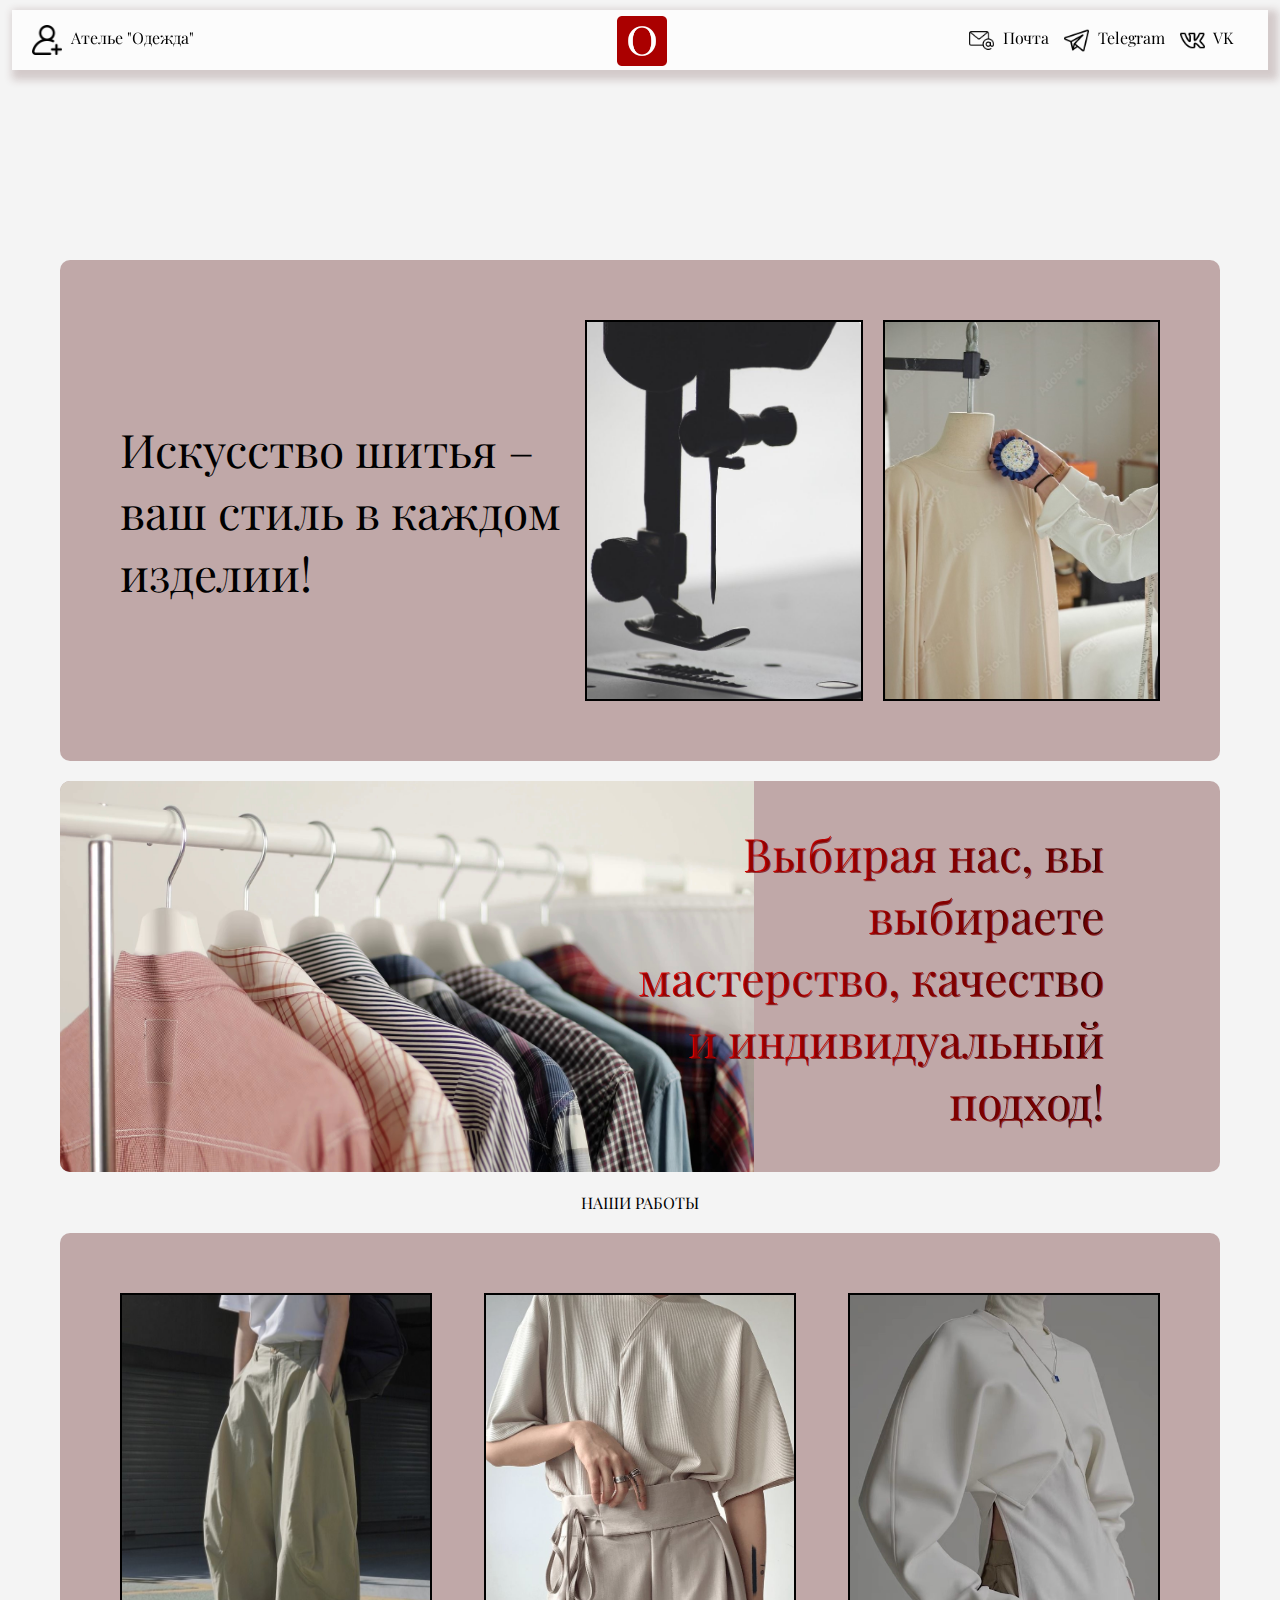
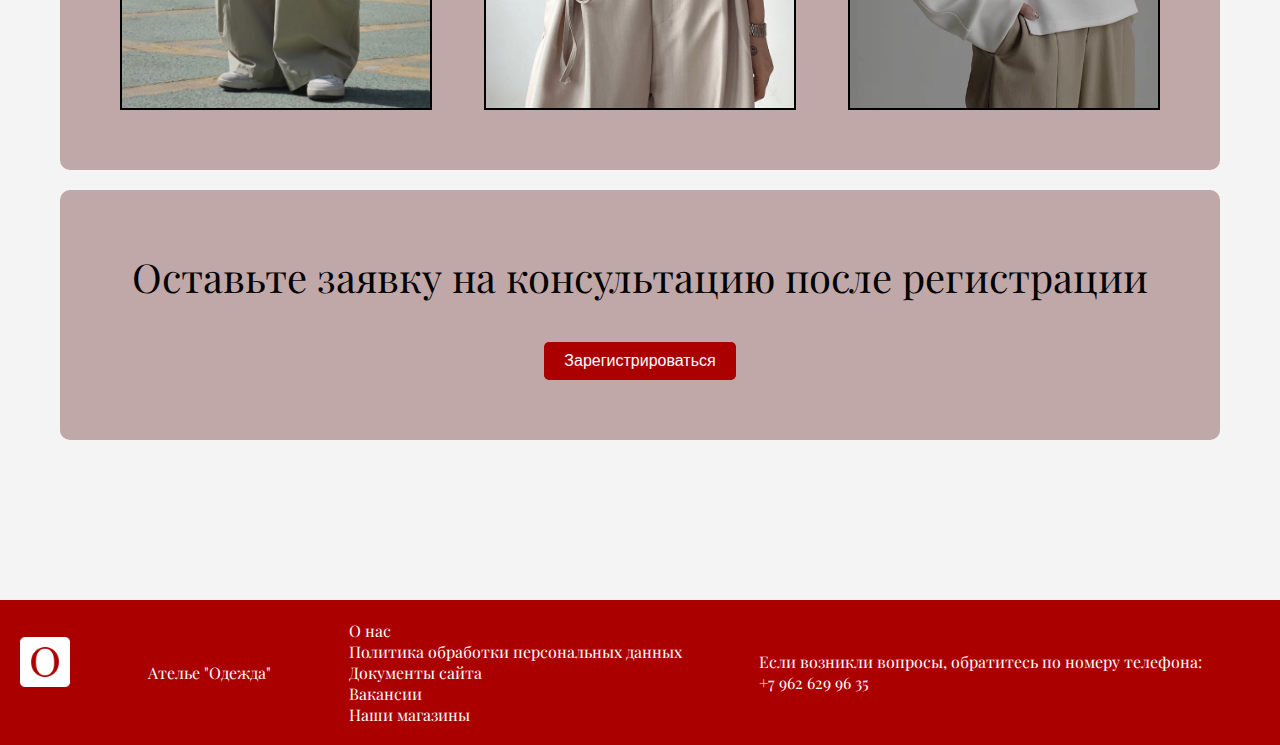
==== main_page.html @ e21b7f71 "style(main_page): style main" ====
<!DOCTYPE html>
<html lang="ru">

<head>
    <meta charset="UTF-8">
    <meta name="viewport" content="width=device-width, initial-scale=1.0">
    <title>Ателье "Одежда"</title>
    <link rel="stylesheet" href="main_css.css">
    <link rel="preconnect" href="https://fonts.googleapis.com">
    <link rel="preconnect" href="https://fonts.gstatic.com" crossorigin>
    <link
        href="https://fonts.googleapis.com/css2?family=Edu+AU+VIC+WA+NT+Arrows:wght@400..700&family=Merriweather:ital,wght@0,300;0,400;0,700;0,900;1,300;1,400;1,700;1,900&family=Playfair+Display:ital,wght@0,400..900;1,400..900&family=Raleway:ital,wght@0,100..900;1,100..900&family=Roboto:ital,wght@0,100..900;1,100..900&display=swap"
        rel="stylesheet">
    <link rel="apple-touch-icon" sizes="180x180" href="png/apple-touch-icon.png">
    <link rel="icon" type="image/png" sizes="32x32" href="png/favicon-32x32.png">
    <link rel="icon" type="image/png" sizes="16x16" href="png/favicon-16x16.png">
    <link rel="manifest" href="/site.webmanifest">
</head>

<body>
    <nav class="navbar">
        <a href="signin.html" class="signin" target="_blank">
            <img src="png/user.png" alt="user">
            Ателье "Одежда"
        </a>
        <div class="icon">
            <img src="png/android-chrome-192x192.png" alt="icon192">
        </div>

        <ul class="social">
            <li><a href="mailto:daramineeva345@gmail.com" target="_blank">
                    <div class="email">
                        <img src="png/email.png" alt="email">
                        Почта
                    </div>
                </a></li>
            <li><a href="https://t.me/Selmeshki" target="_blank">
                    <div class="tg">
                        <img src="png/tg.png" alt="tg">
                        Telegram
                    </div>
                </a></li>
            <li><a href="https://vk.com/selmeshkad" target="_blank">
                    <div class="vk">
                        <img src="png/vk.png" alt="vk">
                        VK
                    </div>
                </a></li>
        </ul>
    </nav>
    <main>

        <div class="container-main">

            <div class="frame-one">
                <div class="text">
                    <p>Искусство шитья – ваш стиль в каждом изделии!</p>
                </div>
                <div class="images">
                    <img src="png/slot.png" alt="slot" class="one">
                    <img src="png/slot2.jpg" alt="slot2" class="two">
                </div>
            </div>

            <div class="frame-two">
                <div class="image-back"><img src="png/banner.jpg" alt="banner"></div>
                <div class="text-container">
                    <p>Выбирая нас, вы <br> выбираете <br> мастерство, качество <br> и индивидуальный <br> подход!</span></p>
                </div>
            </div>

            <p>НАШИ РАБОТЫ</p>

            <div class="frame-three">
                <img attr="primer1" src="png/rimer1.jpg" alt="1">
                <div class="overlay"><span>Штаны из хлопка</span></div>
                <img attr="primer2" src="png/rimer2.jpg" alt="2">
                <img attr="primer3" src="png/rimer3.jpg" alt="3">
            </div>

            <div class="ostavte-zayavku">
                <p>Оставьте заявку на консультацию после регистрации</p>
                <form action="signin.html" method="post">
                    <button>Зарегистрироваться</button>
                </form>
            </div>

        </div>

    </main>

    <footer>
        <div class="footer-elements-top-20px">

            <div class="icon-container"></div>
            <p>Ателье "Одежда"</p>
            <div class="information-list">
                <ul>
                    <li><a href="#">О нас</a></li>
                    <li><a href="#">Политика обработки персональных данных</a></li>
                    <li><a href="#">Документы сайта</a></li>
                    <li><a href="#">Вакансии</a></li>
                    <li><a href="#">Наши магазины</a></li>
                </ul>
            </div>
            <div class="telephone">
                <p>Если возникли вопросы, обратитесь по номеру телефона:</p>
                <a href="tel:+79626299635">+7 962 629 96 35</a>
            </div>
        </div>
    </footer>
</body>

</html>
---- main_css.css ----
/* Общая часть */
* {
    margin: 0;
    padding: 0;
    box-sizing: border-box;
}

body,
html {
    height: 100%;
}


body {
    font-family: "Playfair Display", sans-serif;
    background-color: #f4f4f4;
}

/* Шапка */
.navbar {
    margin: 0 auto;
    padding: 0 20px;
    display: flex;
    align-items: center;
    background-color: #fcfcfc;
    color: rgb(0, 0, 0);
    height: 60px;
    position: fixed;
    top: 0;
    left: 12px;
    right: 12px;
    z-index: 999;
    box-shadow: 5px 5px 8px 5px rgba(80, 34, 34, 0.2);
    transform: translateY(10px);
}

nav a {
    color: rgb(0, 0, 0);
    text-decoration: none;
}

nav a:hover {
    color: #AA0000;
    text-decoration: none;
}

.signin img {
    vertical-align: middle;
    margin-right: 5px;
    width: 30px;
}

nav .icon {
    flex-grow: 1;
    text-align: center;
    align-self: flex-end;
    position: relative;
    left: 60px;
}

.icon img {
    width: 50px;
}

.social {
    list-style-type: none;
    display: flex;
    flex-direction: row;
}

.social li {
    margin-right: 15px;
}

.social div {
    display: inline-block;
}

.social img {
    vertical-align: middle;
    margin-right: 5px;
    width: 25px;
}

/* Основной контент */
main {
    flex-grow: 1;
    padding-top: 200px;
    text-align: center;
    padding-bottom: 100px;
}

.container-main {
    display: grid;
    grid-auto-flow: row;
    gap: 20px;
    padding: 60px;
    box-sizing: border-box;
    max-width: 100vw;
    margin: 0 auto;
}

.frame-one,
.frame-three,
.ostavte-zayavku {
    background-color: #4e00004f;
    display: flex;
    flex-wrap: nowrap;
    justify-content: space-around;
    align-items: center;
    padding: 60px;
    border-radius: 10px;
}

/* 1 фрейм основного контента */
.frame-one .text {
    position: relative;
    left: 0%;
    text-align: left;
    font-size: 46px;
}

.one,
.two {
    width: 50%;
    object-fit: cover;
    border: 2px solid #000000;
}

.images {
    display: flex;
    justify-content: flex-end;
    align-items: center;
    gap: 20px;
}

/* 2 фрейм основного контента */
.frame-two {
    display: flex;
    height: auto;
    background-color: #4e00004f;
    border-radius: 10px;
    justify-content: center;
    align-items: center;
}

.image-back {
    flex: 1;
    display: flex;
    justify-content: center;
    align-items: center;
}

.image-back img {
    width: 100%;
    height: auto;
    display: block;
}

.frame-two img {
    border-top-left-radius: 10px;
    border-bottom-left-radius: 10px;
}

.text-container {
    position: relative;
    left: -10%;
    text-align: right;
    font-size: 46px;
    background-image: linear-gradient(to left, #300303, #B50101, #dd0707);
    color: transparent;
    background-clip: text;
    -webkit-background-clip: text;
}

.text-container p {
    text-shadow: 1px 1px #7e0000b9;
}

/* 3 фрейм основного контента */
.frame-three {
    display: flex;
    justify-content: space-between;
}

.frame-three img {
    height: 100%;
    width: 30%;
    object-fit: cover;
    border: 2px solid #000000;
    transition: filter 0.3s ease; 
}

.overlay {
    position: absolute;
    background-color: rgba(0, 0, 0, 0.7); /* Затемнение */
    opacity: 0; /* Изначально невидимо */
    transition: opacity 0.3s ease; /* Анимация появления */
    display: flex;
    justify-content: center;
    align-items: center;
    color: white;
    font-size: 24px;
    text-align: center;
}

.overlay span {
    padding: 5px; /* Дополнительные отступы для текста */
}

[attr="primer1"]:hover {
    filter: brightness(50%);
}

[attr="primer1"]:hover .overlay {
    opacity: 1;
}


/* 4 фрейм основного контента */
.ostavte-zayavku {
    font-size: 40px;
    display: grid;
    gap: 20px;
    justify-content: center;
}
.ostavte-zayavku button {
    background-color: #AA0000;
    border: none;
    color: white;
    padding: 10px 20px;
    text-align: center;
    text-decoration: none;
    display: inline-block;
    font-size: 16px;
    cursor: pointer;
    border-radius: 5px;
    transition: all 0.3s ease;
}

.ostavte-zayavku button:hover {
    background-color: #ffffff;
    color: rgb(0, 0, 0);
}

/* Подвал */
footer {
    color: #ffffff;
    background-color: #AA0000;
}

.icon-container {
    width: 70px;
    height: 70px;
    background-size: contain;
    background-repeat: no-repeat;
    background-position: center;
}

.icon-container {
    width: 70px;
    height: 70px;
    padding-left: 20px;
    padding-bottom: 20px;
    background-size: contain;
    background-repeat: no-repeat;
    background-position: center;
    cursor: pointer;
}

.icon-container::before {
    content: "";
    display: block;
    width: 100%;
    height: 100%;
    background-image: url("png/white-icon-512x512.png");
    background-size: contain;
    background-repeat: no-repeat;
    background-position: center;
    transition: opacity 0.3s ease-in-out;
}

.icon-container:hover::before {
    opacity: 0;
}

.icon-container:hover::after {
    content: "";
    display: block;
    width: 100%;
    height: 100%;
    background-image: url("png/apple-touch-icon.png");
    background-size: contain;
    background-repeat: no-repeat;
    background-position: center;
    transition: opacity 0.3s ease-in-out;
}

footer li {
    list-style: none;
}

footer a {
    text-decoration: none;
    color: #ffffff;
}

footer a:hover {
    color: #000000;
    transition-property: color;
    transition-duration: .3s;
}

.footer-elements-top-20px {
    padding-top: 20px;
    padding-bottom: 20px;
    display: grid;
    grid-template-columns: auto auto auto;
    align-items: center;
    grid-auto-flow: column;
}
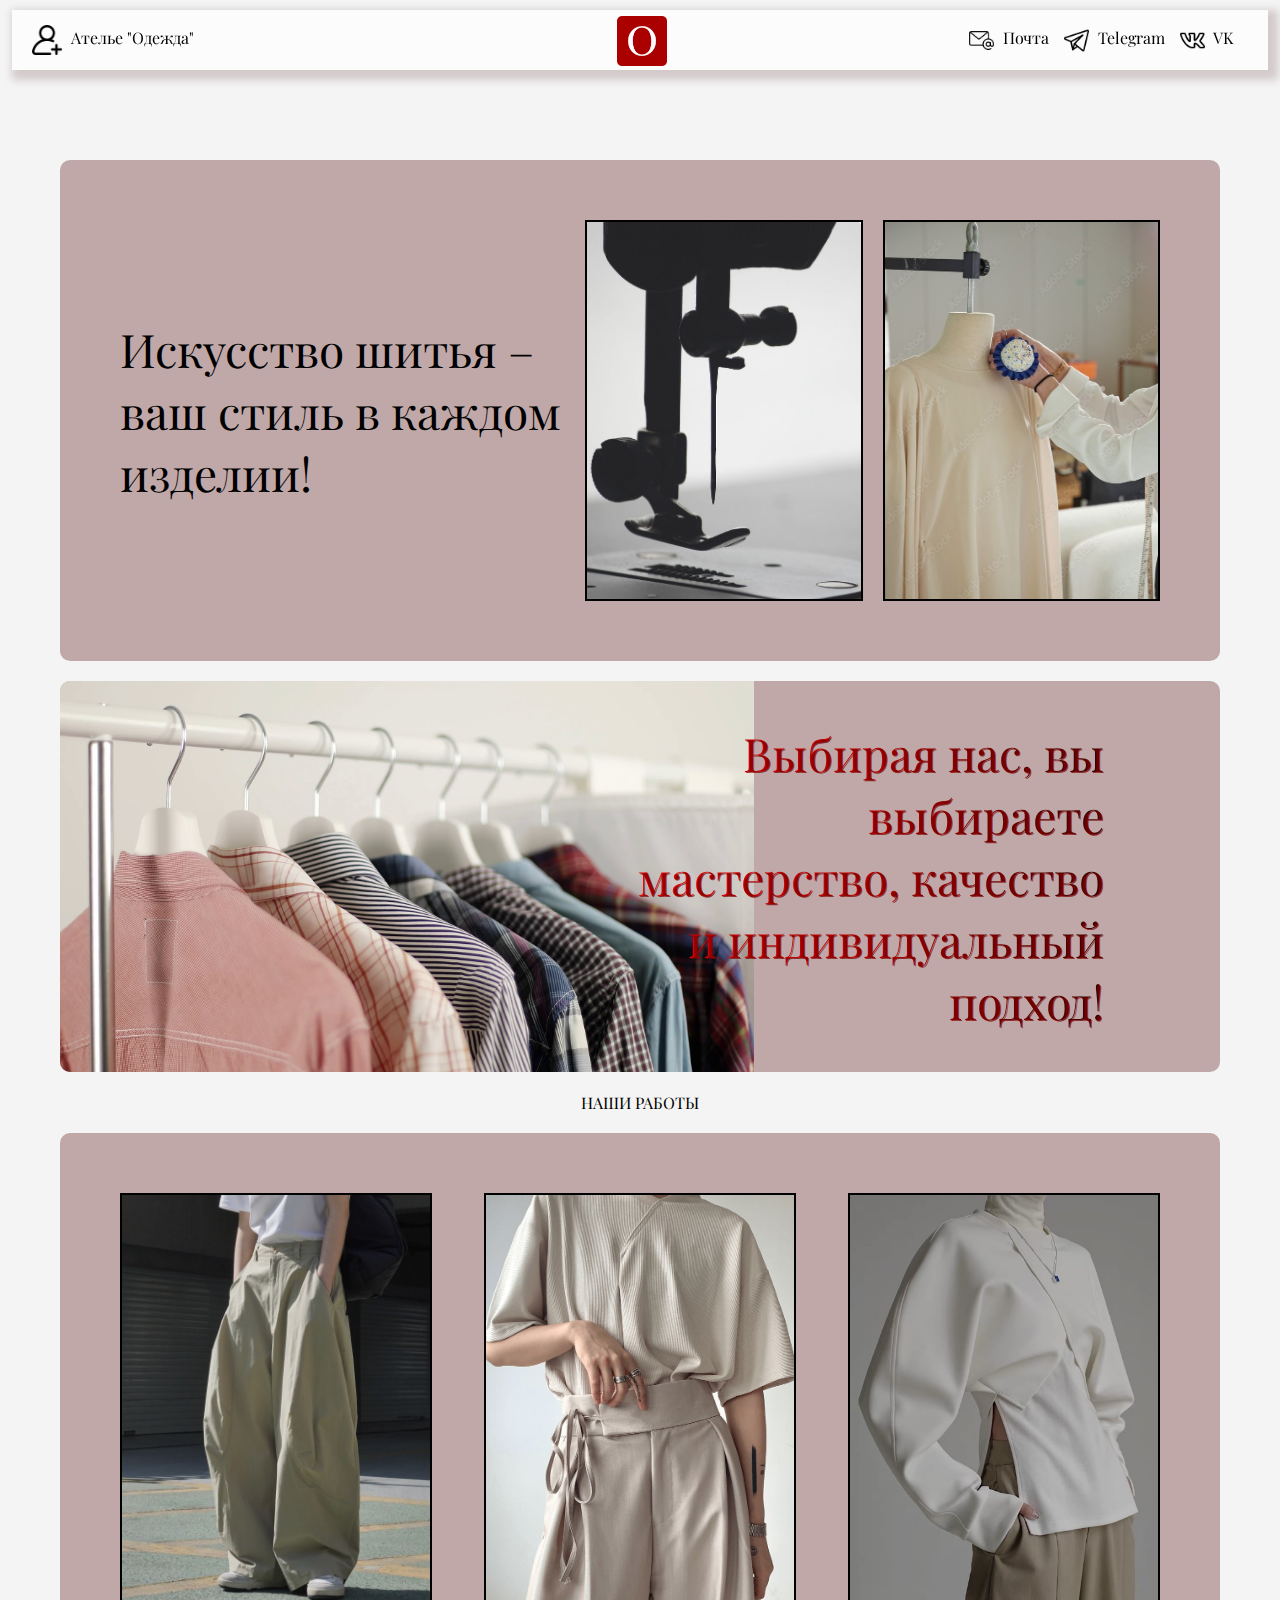
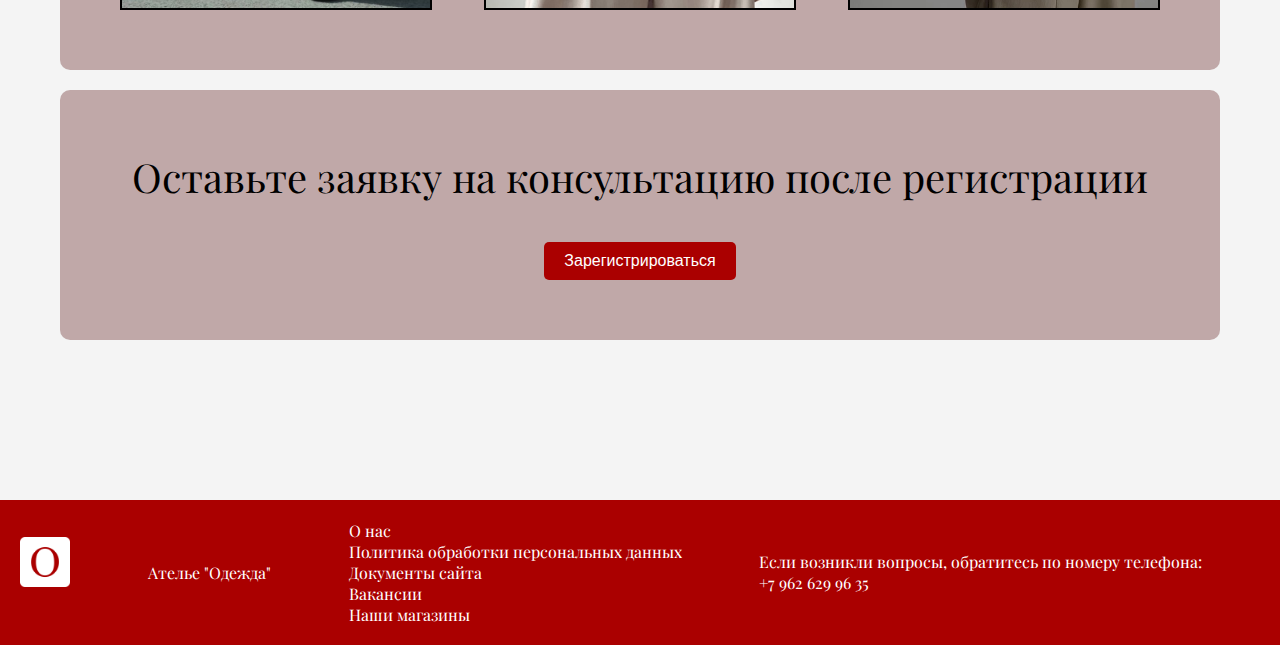
==== commit 5b834d8f: "style(media): add" ====
--- a/main_page.html
+++ b/main_page.html
@@ -65,7 +65,8 @@
             <div class="frame-two">
                 <div class="image-back"><img src="png/banner.jpg" alt="banner"></div>
                 <div class="text-container">
-                    <p>Выбирая нас, вы <br> выбираете <br> мастерство, качество <br> и индивидуальный <br> подход!</span></p>
+                    <p>Выбирая нас, вы <br> выбираете <br> мастерство, качество <br> и индивидуальный <br>
+                        подход!</span></p>
                 </div>
             </div>
 
@@ -73,7 +74,6 @@
 
             <div class="frame-three">
                 <img attr="primer1" src="png/rimer1.jpg" alt="1">
-                <div class="overlay"><span>Штаны из хлопка</span></div>
                 <img attr="primer2" src="png/rimer2.jpg" alt="2">
                 <img attr="primer3" src="png/rimer3.jpg" alt="3">
             </div>
--- a/main_css.css
+++ b/main_css.css
@@ -85,7 +85,7 @@
 /* Основной контент */
 main {
     flex-grow: 1;
-    padding-top: 200px;
+    padding-top: 100px;
     text-align: center;
     padding-bottom: 100px;
 }
@@ -188,34 +188,7 @@
     width: 30%;
     object-fit: cover;
     border: 2px solid #000000;
-    transition: filter 0.3s ease; 
-}
-
-.overlay {
-    position: absolute;
-    background-color: rgba(0, 0, 0, 0.7); /* Затемнение */
-    opacity: 0; /* Изначально невидимо */
-    transition: opacity 0.3s ease; /* Анимация появления */
-    display: flex;
-    justify-content: center;
-    align-items: center;
-    color: white;
-    font-size: 24px;
-    text-align: center;
-}
-
-.overlay span {
-    padding: 5px; /* Дополнительные отступы для текста */
-}
-
-[attr="primer1"]:hover {
-    filter: brightness(50%);
-}
-
-[attr="primer1"]:hover .overlay {
-    opacity: 1;
-}
-
+}
 
 /* 4 фрейм основного контента */
 .ostavte-zayavku {
@@ -224,6 +197,7 @@
     gap: 20px;
     justify-content: center;
 }
+
 .ostavte-zayavku button {
     background-color: #AA0000;
     border: none;
@@ -318,4 +292,58 @@
     grid-template-columns: auto auto auto;
     align-items: center;
     grid-auto-flow: column;
-}+}
+
+@media (max-width: 780px) {
+
+    *:not(nav) {
+        font-size: 12px;
+    }
+
+    .container-main {
+        padding: 10px;
+        justify-content: center;
+    }
+
+    .frame-three {
+        display: flex;
+        flex-direction: row;
+    }
+
+    .frame-one,
+    .frame-three,
+    .ostavte-zayavku {
+        padding: 20px;
+    }
+
+    .footer-elements-top-20px {
+        gap: 10px;
+    }
+}
+
+/* Другое устройство */
+@media (max-width: 412px) {
+    *:not(nav) {
+        font-size: 12px;
+    }
+
+    .container-main {
+        padding: 5px;
+        justify-content: center;
+    }
+
+    .frame-three {
+        display: flex;
+        flex-direction: row;
+    }
+
+    .frame-one,
+    .frame-three,
+    .ostavte-zayavku {
+        padding: 10px;
+    }
+
+    .footer-elements-top-20px {
+        gap: 10px;
+    }
+}
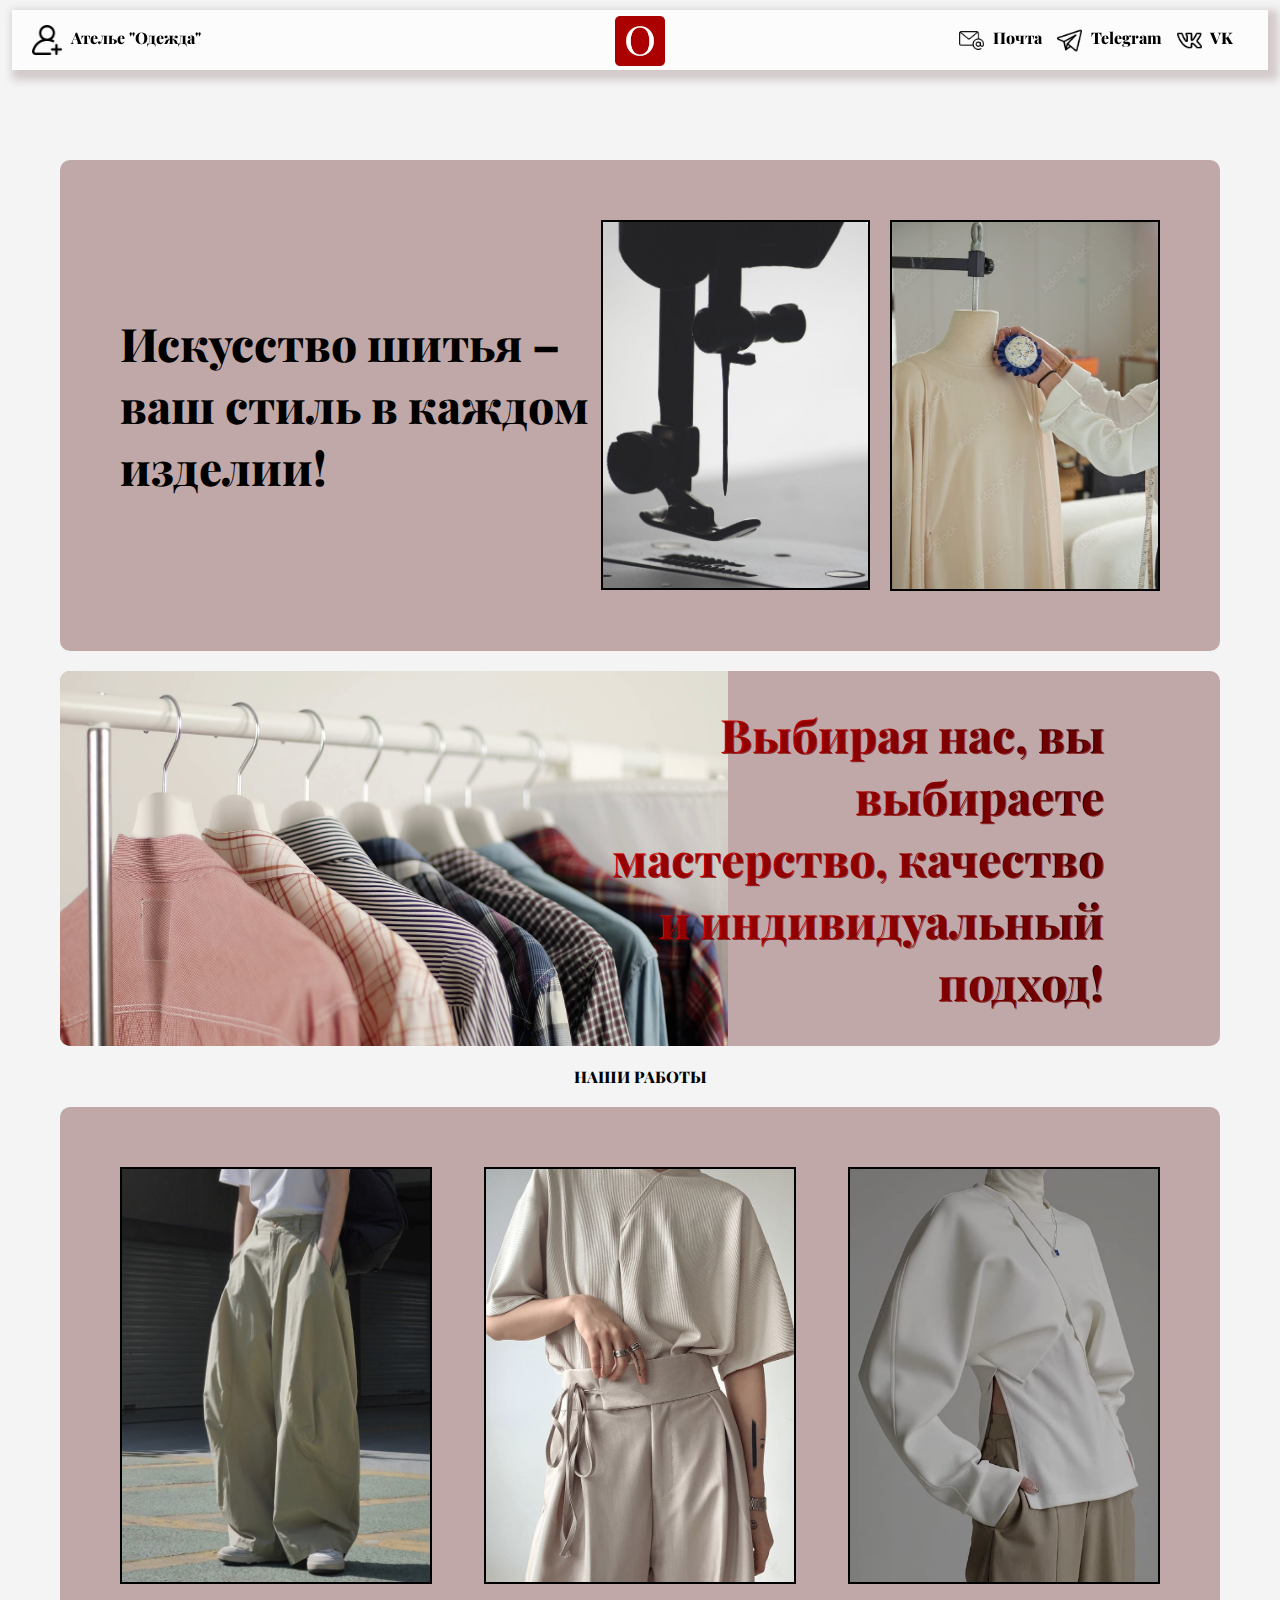
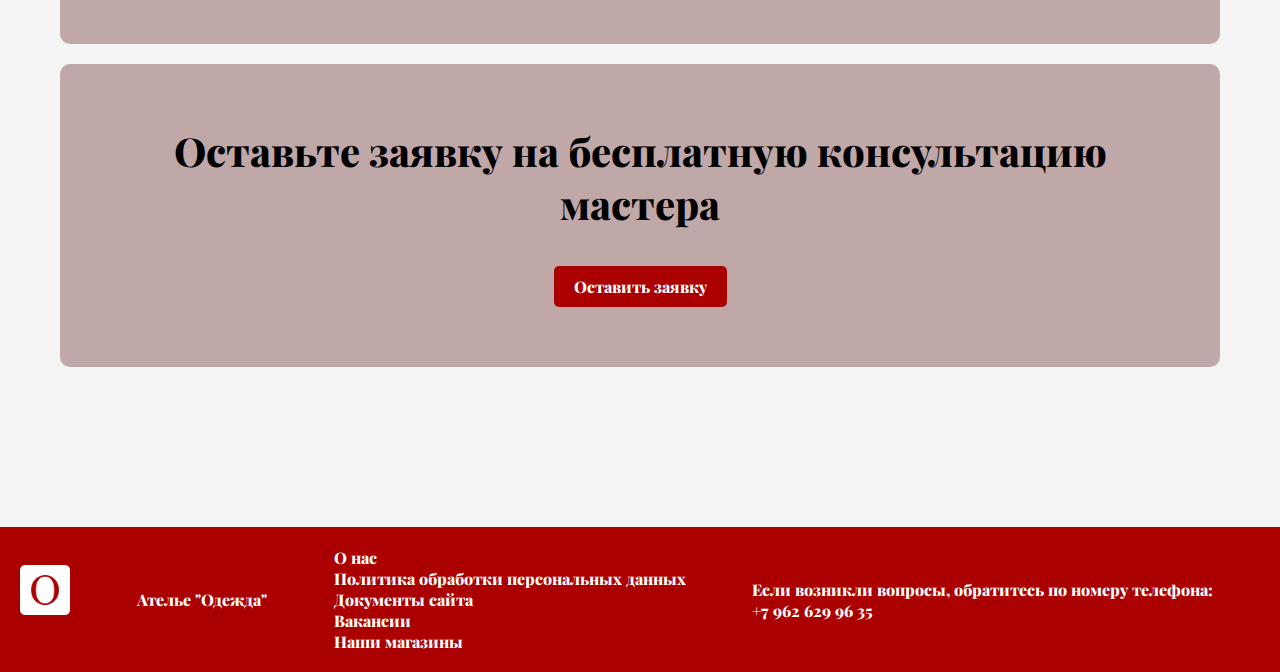
==== commit 53386daa: "refactor(nav, main): add animation, style" ====
--- a/main_page.html
+++ b/main_page.html
@@ -79,9 +79,9 @@
             </div>
 
             <div class="ostavte-zayavku">
-                <p>Оставьте заявку на консультацию после регистрации</p>
+                <p>Оставьте заявку на бесплатную консультацию мастера</p>
                 <form action="signin.html" method="post">
-                    <button>Зарегистрироваться</button>
+                    <button>Оставить заявку</button>
                 </form>
             </div>
 
--- a/main_css.css
+++ b/main_css.css
@@ -3,6 +3,8 @@
     margin: 0;
     padding: 0;
     box-sizing: border-box;
+    font-family: "Playfair Display", serif;
+    font-weight: 800;
 }
 
 body,
@@ -12,7 +14,6 @@
 
 
 body {
-    font-family: "Playfair Display", sans-serif;
     background-color: #f4f4f4;
 }
 
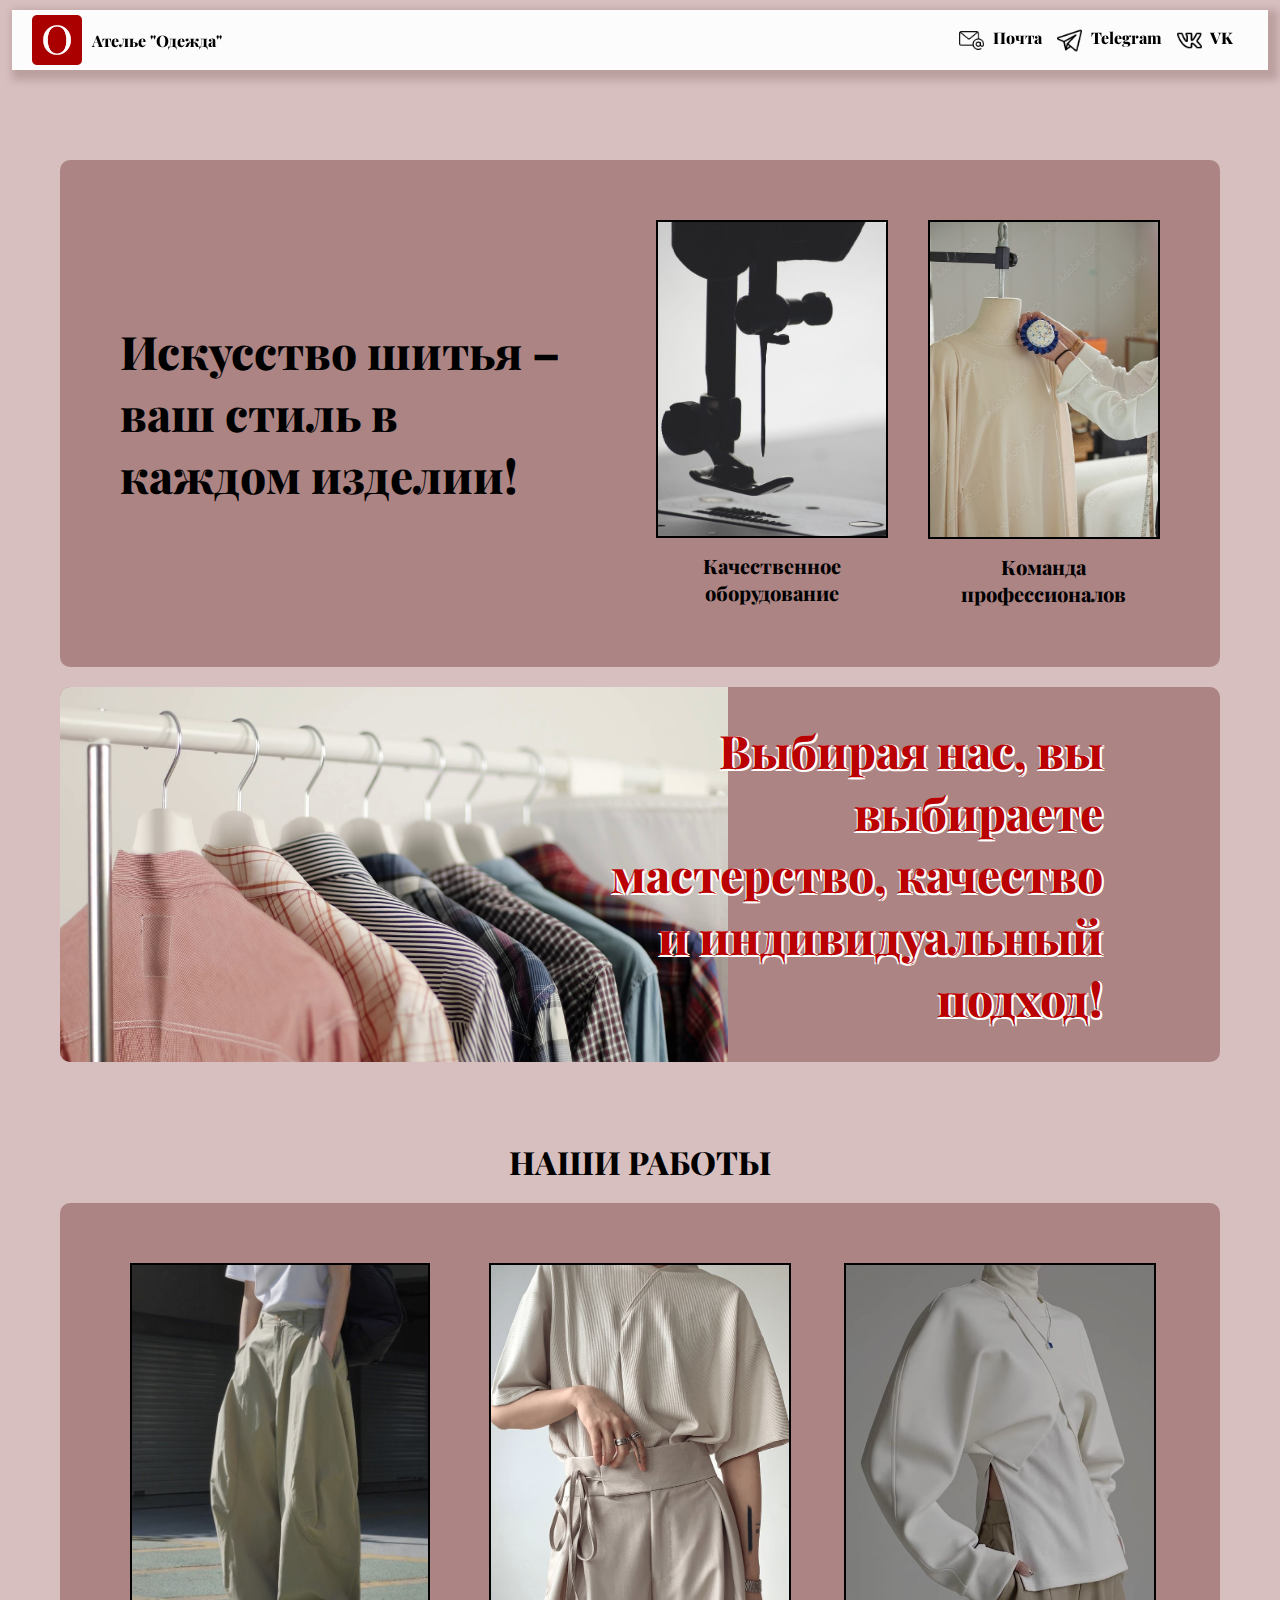
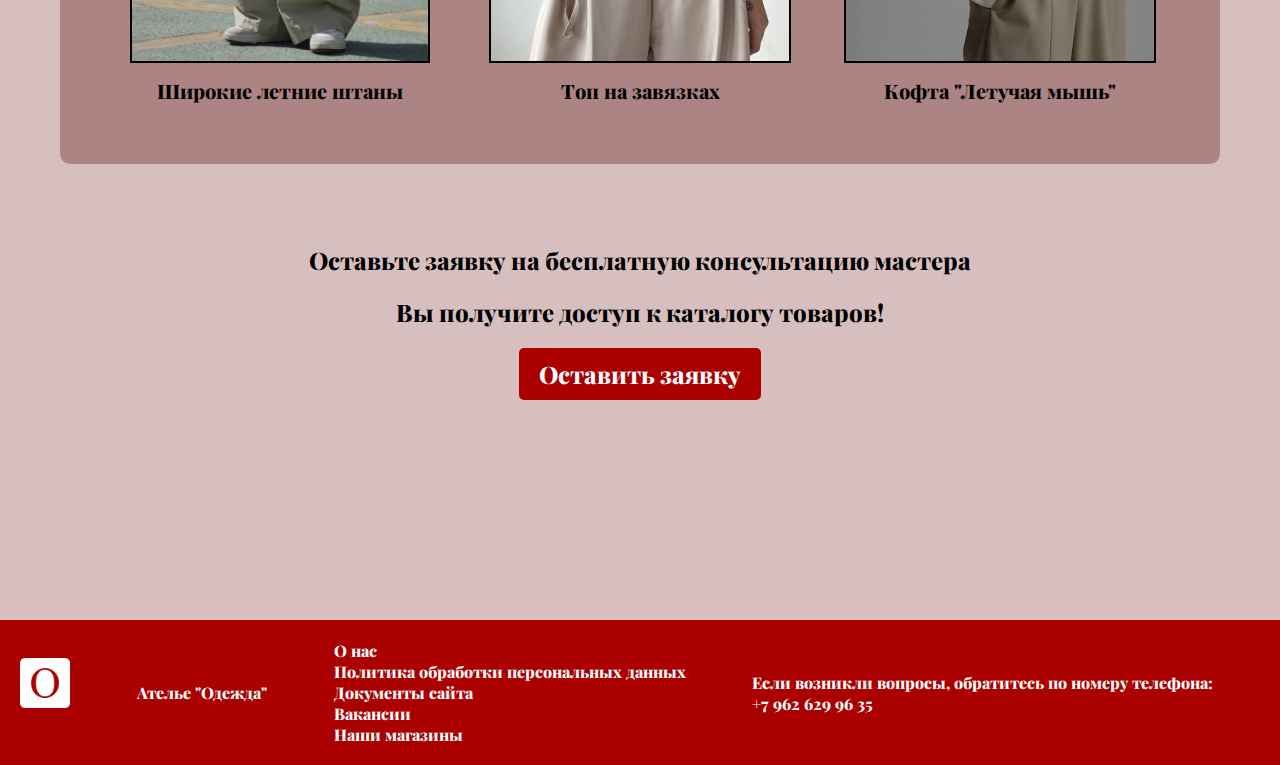
==== commit d32b63bd: "refactor(catalog): refactor style" ====
--- a/main_page.html
+++ b/main_page.html
@@ -19,14 +19,13 @@
 
 <body>
     <nav class="navbar">
-        <a href="signin.html" class="signin" target="_blank">
-            <img src="png/user.png" alt="user">
-            Ателье "Одежда"
-        </a>
         <div class="icon">
             <img src="png/android-chrome-192x192.png" alt="icon192">
+            <p>Ателье "Одежда"</p>
         </div>
 
+
+        <!-- Иконки социальных сетей -->
         <ul class="social">
             <li><a href="mailto:daramineeva345@gmail.com" target="_blank">
                     <div class="email">
@@ -48,6 +47,7 @@
                 </a></li>
         </ul>
     </nav>
+
     <main>
 
         <div class="container-main">
@@ -56,9 +56,18 @@
                 <div class="text">
                     <p>Искусство шитья – ваш стиль в каждом изделии!</p>
                 </div>
+
                 <div class="images">
-                    <img src="png/slot.png" alt="slot" class="one">
-                    <img src="png/slot2.jpg" alt="slot2" class="two">
+                    <div class="item image-one">
+                        <div><img src="png/slot.png" alt="banner"></div>
+                        <div class="title">Качественное оборудование</div>
+                    </div>
+                    <div class="item image-two">
+                        <div><img src="png/slot2.jpg" alt="banner"></div>
+                        <div class="title">Команда профессионалов</div>
+                    </div>
+                    <!-- <img src="png/slot.png" alt="slot" class="one">
+                    <img src="png/slot2.jpg" alt="slot2" class="two"> -->
                 </div>
             </div>
 
@@ -73,16 +82,27 @@
             <p>НАШИ РАБОТЫ</p>
 
             <div class="frame-three">
-                <img attr="primer1" src="png/rimer1.jpg" alt="1">
-                <img attr="primer2" src="png/rimer2.jpg" alt="2">
-                <img attr="primer3" src="png/rimer3.jpg" alt="3">
+                <div class="item one">
+                    <div><img src="png/rimer1.jpg" alt="1"></div>
+                    <div class="title">Широкие летние штаны</div>
+                </div>
+                <div class="item two">
+                    <div><img src="png/rimer2.jpg" alt="2"></div>
+                    <div class="title">Топ на завязках</div>
+                </div>
+                <div class="item three">
+                    <div><img src="png/rimer3.jpg" alt="3"></div>
+                    <div class="title">Кофта "Летучая мышь"</div>
+                </div>
             </div>
 
             <div class="ostavte-zayavku">
                 <p>Оставьте заявку на бесплатную консультацию мастера</p>
+                <p>Вы получите доступ к каталогу товаров!</p>
                 <form action="signin.html" method="post">
                     <button>Оставить заявку</button>
                 </form>
+
             </div>
 
         </div>
--- a/main_css.css
+++ b/main_css.css
@@ -14,7 +14,7 @@
 
 
 body {
-    background-color: #f4f4f4;
+    background-color: #d7bfbf;
 }
 
 /* Шапка */
@@ -23,6 +23,7 @@
     padding: 0 20px;
     display: flex;
     align-items: center;
+    justify-content: space-between;
     background-color: #fcfcfc;
     color: rgb(0, 0, 0);
     height: 60px;
@@ -45,18 +46,10 @@
     text-decoration: none;
 }
 
-.signin img {
-    vertical-align: middle;
-    margin-right: 5px;
-    width: 30px;
-}
-
-nav .icon {
-    flex-grow: 1;
-    text-align: center;
-    align-self: flex-end;
-    position: relative;
-    left: 60px;
+.icon {
+    display: flex;
+    align-items: center;
+    gap: 10px;
 }
 
 .icon img {
@@ -67,6 +60,7 @@
     list-style-type: none;
     display: flex;
     flex-direction: row;
+    padding-left: 50px;
 }
 
 .social li {
@@ -81,6 +75,10 @@
     vertical-align: middle;
     margin-right: 5px;
     width: 25px;
+}
+
+.social img:hover {
+    animation: myAnim 2s ease 0s 1 normal forwards;
 }
 
 /* Основной контент */
@@ -115,24 +113,33 @@
 
 /* 1 фрейм основного контента */
 .frame-one .text {
+    padding-right: 90px;
     position: relative;
     left: 0%;
     text-align: left;
     font-size: 46px;
 }
-
-.one,
-.two {
-    width: 50%;
+.title {
+    font-size: 20px;
+}
+
+.item {
+    display: flex;
+    flex-direction: column;
+    align-items: center;
+    text-align: center;
+}
+.item img {
+    width: 100%;
     object-fit: cover;
+    margin-bottom: 10px;
     border: 2px solid #000000;
 }
 
 .images {
-    display: flex;
-    justify-content: flex-end;
-    align-items: center;
-    gap: 20px;
+    display: grid;
+    grid-template-columns: repeat(2, minmax(200px, 1fr));
+    gap: 40px;
 }
 
 /* 2 фрейм основного контента */
@@ -175,13 +182,22 @@
 }
 
 .text-container p {
-    text-shadow: 1px 1px #7e0000b9;
+    text-shadow: -1px -1px 0 #ba0000,  
+    1px -1px  #fffefe,
+    -2px 1px  #ffffff,
+    1px 1px  #fffffd;
+}
+
+.container-main > p{
+    padding-top: 5%;
+    font-size: 32px;
 }
 
 /* 3 фрейм основного контента */
 .frame-three {
-    display: flex;
-    justify-content: space-between;
+    display: grid;
+    grid-template-columns: repeat(3, minmax(300px, 1fr));
+    gap: 40px;
 }
 
 .frame-three img {
@@ -191,9 +207,18 @@
     border: 2px solid #000000;
 }
 
+.frame-three .item img {
+    width: 100%;
+    height: 400px;
+    object-fit: cover;
+    margin-bottom: 10px;
+    /* Отступ между картинкой и подписью */
+    border: 2px solid #000000;
+}
 /* 4 фрейм основного контента */
 .ostavte-zayavku {
-    font-size: 40px;
+    background-color: #30030300;
+    font-size: 24px;
     display: grid;
     gap: 20px;
     justify-content: center;
@@ -207,7 +232,7 @@
     text-align: center;
     text-decoration: none;
     display: inline-block;
-    font-size: 16px;
+    font-size: 24px;
     cursor: pointer;
     border-radius: 5px;
     transition: all 0.3s ease;
@@ -348,3 +373,18 @@
         gap: 10px;
     }
 }
+
+
+@keyframes myAnim {
+    0% {
+        transform: scale(1);
+    }
+
+    50% {
+        transform: scale(1.5);
+    }
+
+    100% {
+        transform: scale(1);
+    }
+}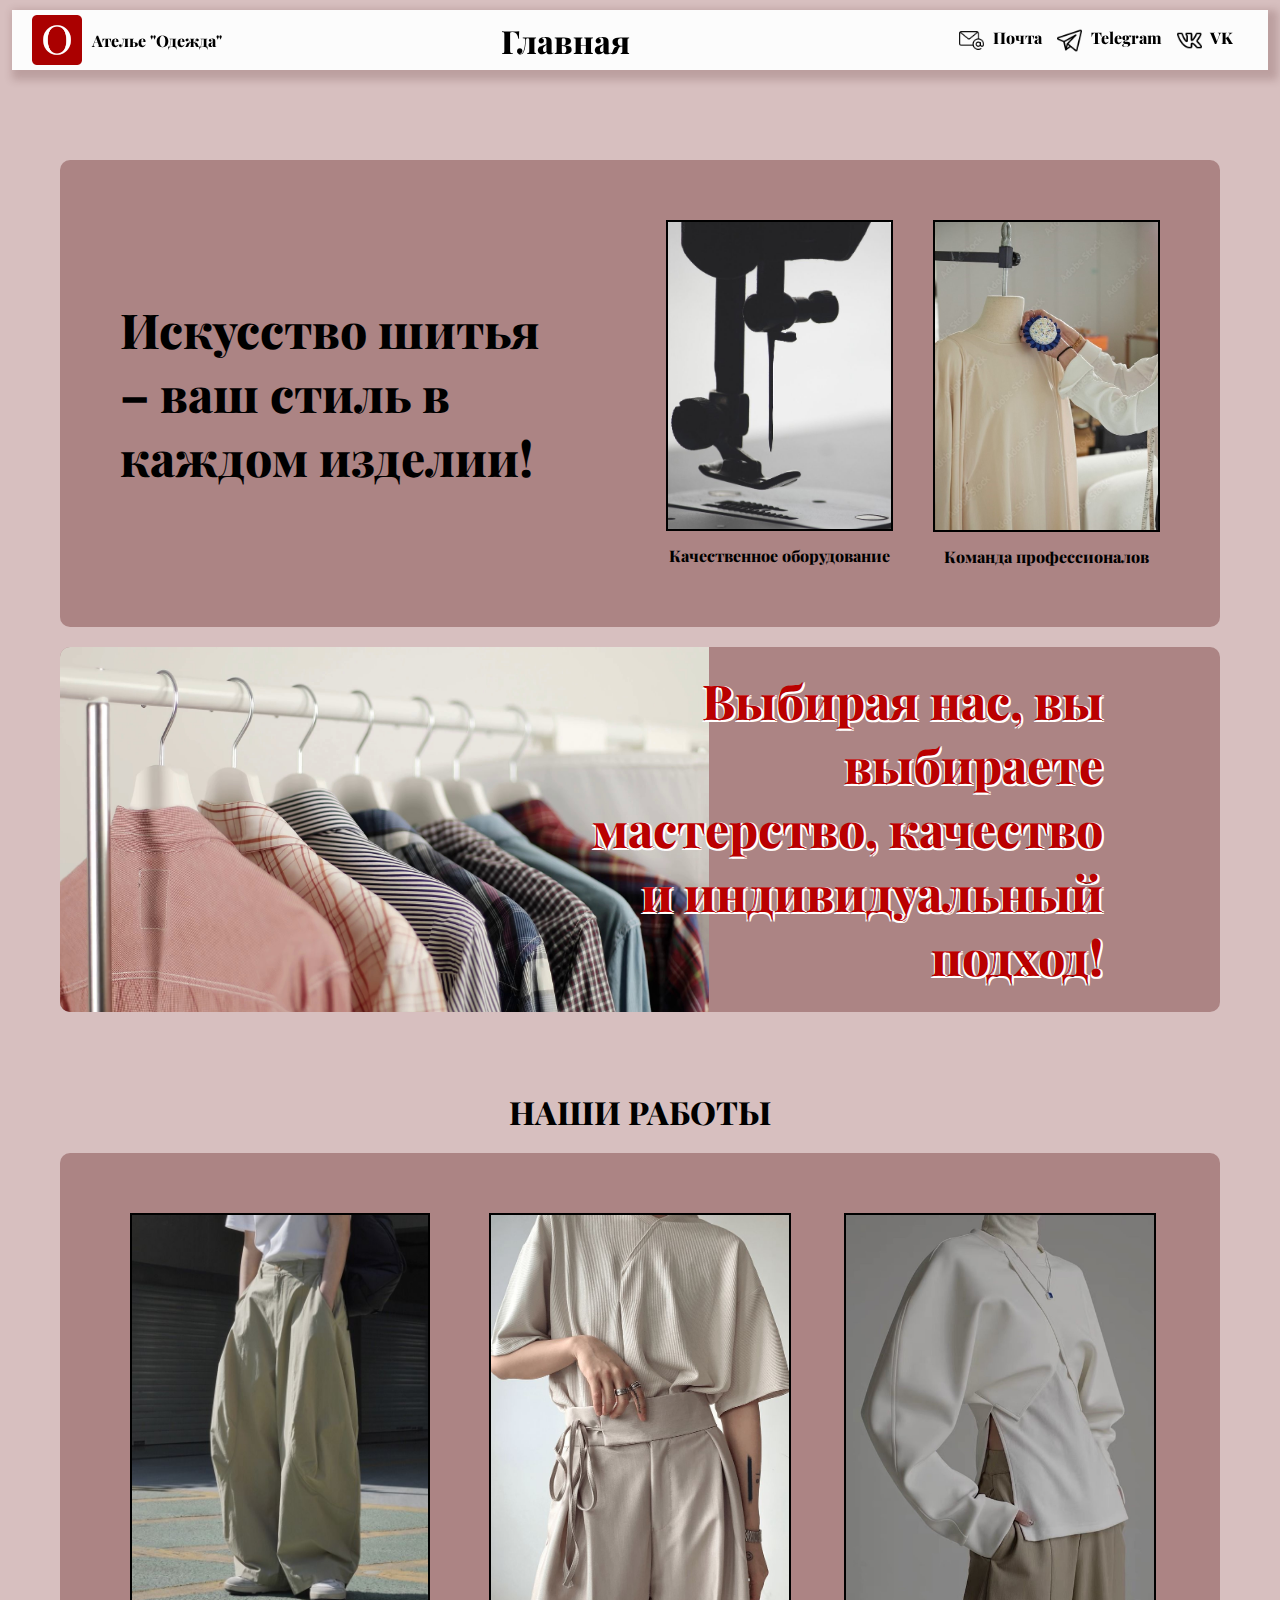
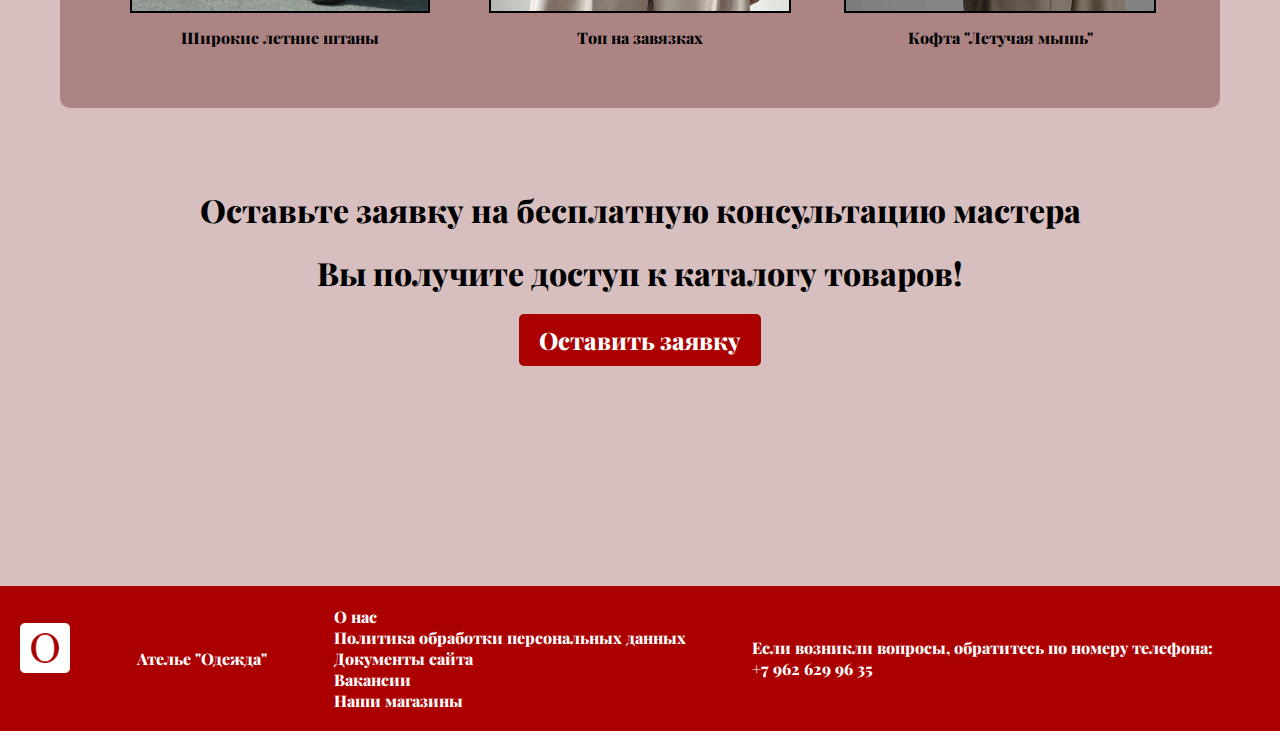
==== commit 6f51f3a6: "refactor(main): font style" ====
--- a/main_page.html
+++ b/main_page.html
@@ -18,13 +18,13 @@
 </head>
 
 <body>
+    <a class="skip-link" href="#main">Перейти к контенту</a>
     <nav class="navbar">
         <div class="icon">
             <img src="png/android-chrome-192x192.png" alt="icon192">
             <p>Ателье "Одежда"</p>
         </div>
-
-
+        <div id="nav-title">Главная</div>
         <!-- Иконки социальных сетей -->
         <ul class="social">
             <li><a href="mailto:daramineeva345@gmail.com" target="_blank">
@@ -48,7 +48,7 @@
         </ul>
     </nav>
 
-    <main>
+    <main id="main">
 
         <div class="container-main">
 
--- a/main_css.css
+++ b/main_css.css
@@ -15,6 +15,21 @@
 
 body {
     background-color: #d7bfbf;
+}
+
+.skip-link {
+    display: block;
+    position: absolute;
+    top: 0;
+    left: 50%;
+    padding: 10px 15px;
+    color: #18191c00;
+    background: #10f3af00;
+    transform: translateY(-100%);
+  }
+
+.skip-link:focus {
+    transform: translateY(20%);
 }
 
 /* Шапка */
@@ -36,6 +51,10 @@
     transform: translateY(10px);
 }
 
+#nav-title {
+    font-size: 2rem;
+}
+
 nav a {
     color: rgb(0, 0, 0);
     text-decoration: none;
@@ -117,10 +136,10 @@
     position: relative;
     left: 0%;
     text-align: left;
-    font-size: 46px;
+    font-size: 3rem;
 }
 .title {
-    font-size: 20px;
+    font-size: 1rem;
 }
 
 .item {
@@ -142,6 +161,10 @@
     gap: 40px;
 }
 
+.item img:hover {
+    animation: myAnim 1s ease 0s 1 normal forwards;
+}
+
 /* 2 фрейм основного контента */
 .frame-two {
     display: flex;
@@ -174,7 +197,7 @@
     position: relative;
     left: -10%;
     text-align: right;
-    font-size: 46px;
+    font-size: 3rem;
     background-image: linear-gradient(to left, #300303, #B50101, #dd0707);
     color: transparent;
     background-clip: text;
@@ -190,7 +213,7 @@
 
 .container-main > p{
     padding-top: 5%;
-    font-size: 32px;
+    font-size: 2rem;
 }
 
 /* 3 фрейм основного контента */
@@ -198,13 +221,6 @@
     display: grid;
     grid-template-columns: repeat(3, minmax(300px, 1fr));
     gap: 40px;
-}
-
-.frame-three img {
-    height: 100%;
-    width: 30%;
-    object-fit: cover;
-    border: 2px solid #000000;
 }
 
 .frame-three .item img {
@@ -215,10 +231,14 @@
     /* Отступ между картинкой и подписью */
     border: 2px solid #000000;
 }
+.frame-three .item img:hover {
+    animation: myAnim 1s ease 0s 1 normal forwards;
+}
+
 /* 4 фрейм основного контента */
 .ostavte-zayavku {
     background-color: #30030300;
-    font-size: 24px;
+    font-size: 2rem;
     display: grid;
     gap: 20px;
     justify-content: center;
@@ -232,7 +252,7 @@
     text-align: center;
     text-decoration: none;
     display: inline-block;
-    font-size: 24px;
+    font-size: 1.5rem;
     cursor: pointer;
     border-radius: 5px;
     transition: all 0.3s ease;
@@ -321,9 +341,12 @@
 }
 
 @media (max-width: 780px) {
+    #nav-title {
+        font-size: 1.5rem;
+    }
 
     *:not(nav) {
-        font-size: 12px;
+        font-size: 1rem;
     }
 
     .container-main {
@@ -334,6 +357,7 @@
     .frame-three {
         display: flex;
         flex-direction: row;
+        align-items: flex-start;
     }
 
     .frame-one,
@@ -350,7 +374,7 @@
 /* Другое устройство */
 @media (max-width: 412px) {
     *:not(nav) {
-        font-size: 12px;
+        font-size: 0.5rem;
     }
 
     .container-main {
@@ -361,6 +385,7 @@
     .frame-three {
         display: flex;
         flex-direction: row;
+        align-items: flex-start
     }
 
     .frame-one,
@@ -387,4 +412,16 @@
     100% {
         transform: scale(1);
     }
+}
+
+@keyframes myAnim {
+	0% {
+		box-shadow: 0 0 0 0 rgba(0, 0, 0, 0);
+		transform: scale(1);
+	}
+
+	100% {
+		box-shadow: 0 0 20px 0px rgba(0, 0, 0, 0.35);
+		transform: scale(1.1);
+	}
 }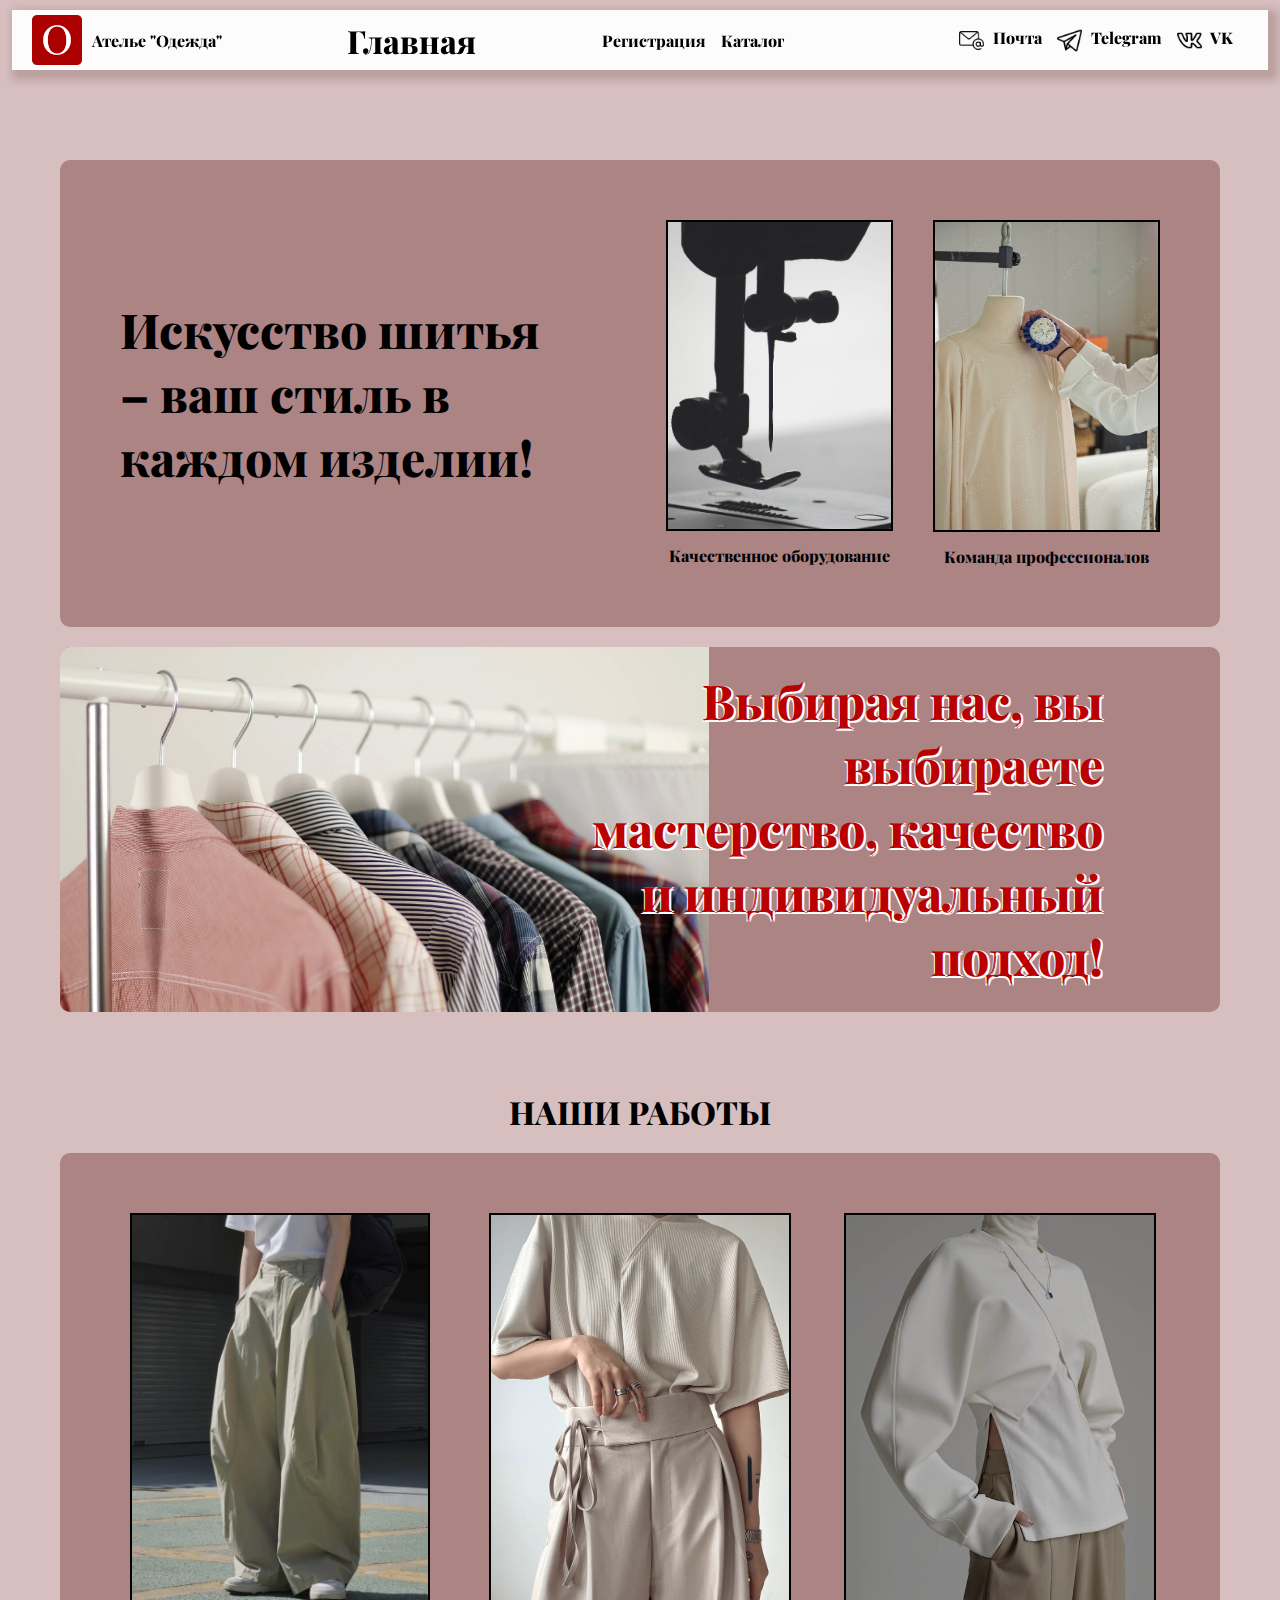
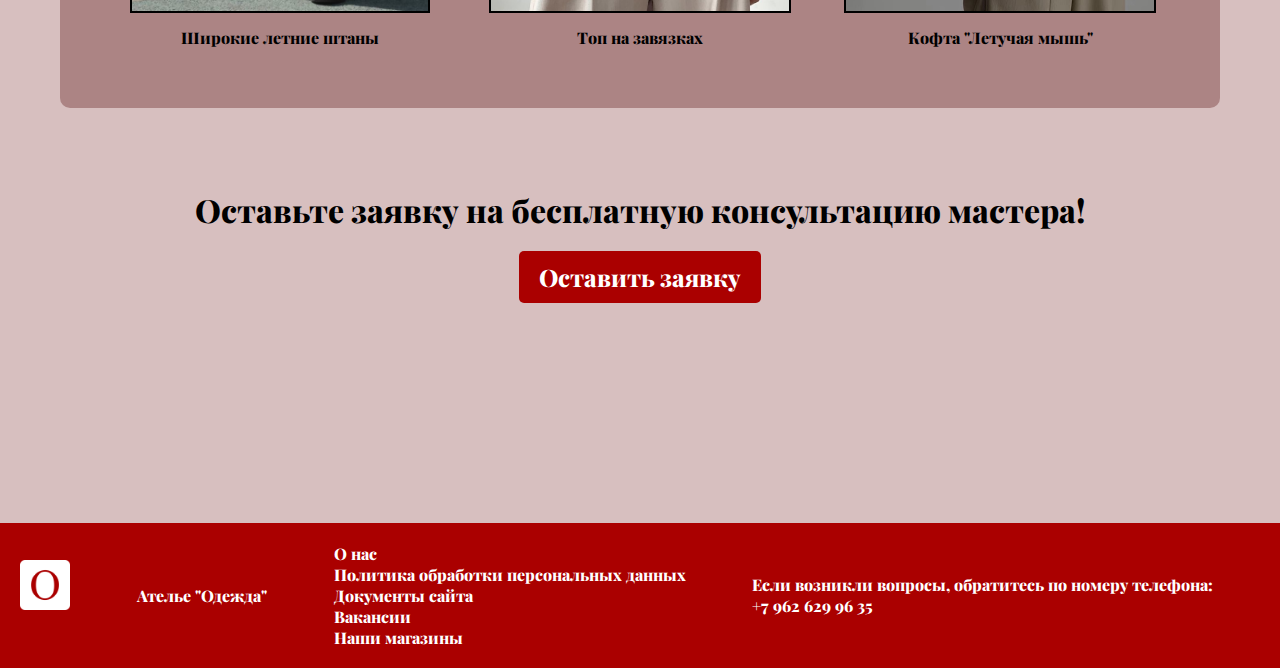
==== commit 4670e8c8: "refactor(nav): add links" ====
--- a/main_page.html
+++ b/main_page.html
@@ -22,9 +22,17 @@
     <nav class="navbar">
         <div class="icon">
             <img src="png/android-chrome-192x192.png" alt="icon192">
-            <p>Ателье "Одежда"</p>
+            <a href="main_page.html">
+                <p>Ателье "Одежда"</p>
+            </a>
         </div>
         <div id="nav-title">Главная</div>
+
+        <div class="links">
+            <a href="signin.html">Регистрация</a>
+            <a href="catalog.html">Каталог</a>
+        </div>
+
         <!-- Иконки социальных сетей -->
         <ul class="social">
             <li><a href="mailto:daramineeva345@gmail.com" target="_blank">
@@ -97,8 +105,7 @@
             </div>
 
             <div class="ostavte-zayavku">
-                <p>Оставьте заявку на бесплатную консультацию мастера</p>
-                <p>Вы получите доступ к каталогу товаров!</p>
+                <p>Оставьте заявку на бесплатную консультацию мастера!</p>
                 <form action="signin.html" method="post">
                     <button>Оставить заявку</button>
                 </form>
--- a/main_css.css
+++ b/main_css.css
@@ -26,7 +26,7 @@
     color: #18191c00;
     background: #10f3af00;
     transform: translateY(-100%);
-  }
+}
 
 .skip-link:focus {
     transform: translateY(20%);
@@ -100,6 +100,12 @@
     animation: myAnim 2s ease 0s 1 normal forwards;
 }
 
+.links {
+    display: flex;
+    align-items: center;
+    gap: 15px;
+}
+
 /* Основной контент */
 main {
     flex-grow: 1;
@@ -138,6 +144,7 @@
     text-align: left;
     font-size: 3rem;
 }
+
 .title {
     font-size: 1rem;
 }
@@ -148,6 +155,7 @@
     align-items: center;
     text-align: center;
 }
+
 .item img {
     width: 100%;
     object-fit: cover;
@@ -205,13 +213,13 @@
 }
 
 .text-container p {
-    text-shadow: -1px -1px 0 #ba0000,  
-    1px -1px  #fffefe,
-    -2px 1px  #ffffff,
-    1px 1px  #fffffd;
-}
-
-.container-main > p{
+    text-shadow: -1px -1px 0 #ba0000,
+        1px -1px #fffefe,
+        -2px 1px #ffffff,
+        1px 1px #fffffd;
+}
+
+.container-main>p {
     padding-top: 5%;
     font-size: 2rem;
 }
@@ -231,6 +239,7 @@
     /* Отступ между картинкой и подписью */
     border: 2px solid #000000;
 }
+
 .frame-three .item img:hover {
     animation: myAnim 1s ease 0s 1 normal forwards;
 }
@@ -415,13 +424,13 @@
 }
 
 @keyframes myAnim {
-	0% {
-		box-shadow: 0 0 0 0 rgba(0, 0, 0, 0);
-		transform: scale(1);
-	}
-
-	100% {
-		box-shadow: 0 0 20px 0px rgba(0, 0, 0, 0.35);
-		transform: scale(1.1);
-	}
+    0% {
+        box-shadow: 0 0 0 0 rgba(0, 0, 0, 0);
+        transform: scale(1);
+    }
+
+    100% {
+        box-shadow: 0 0 20px 0px rgba(0, 0, 0, 0.35);
+        transform: scale(1.1);
+    }
 }